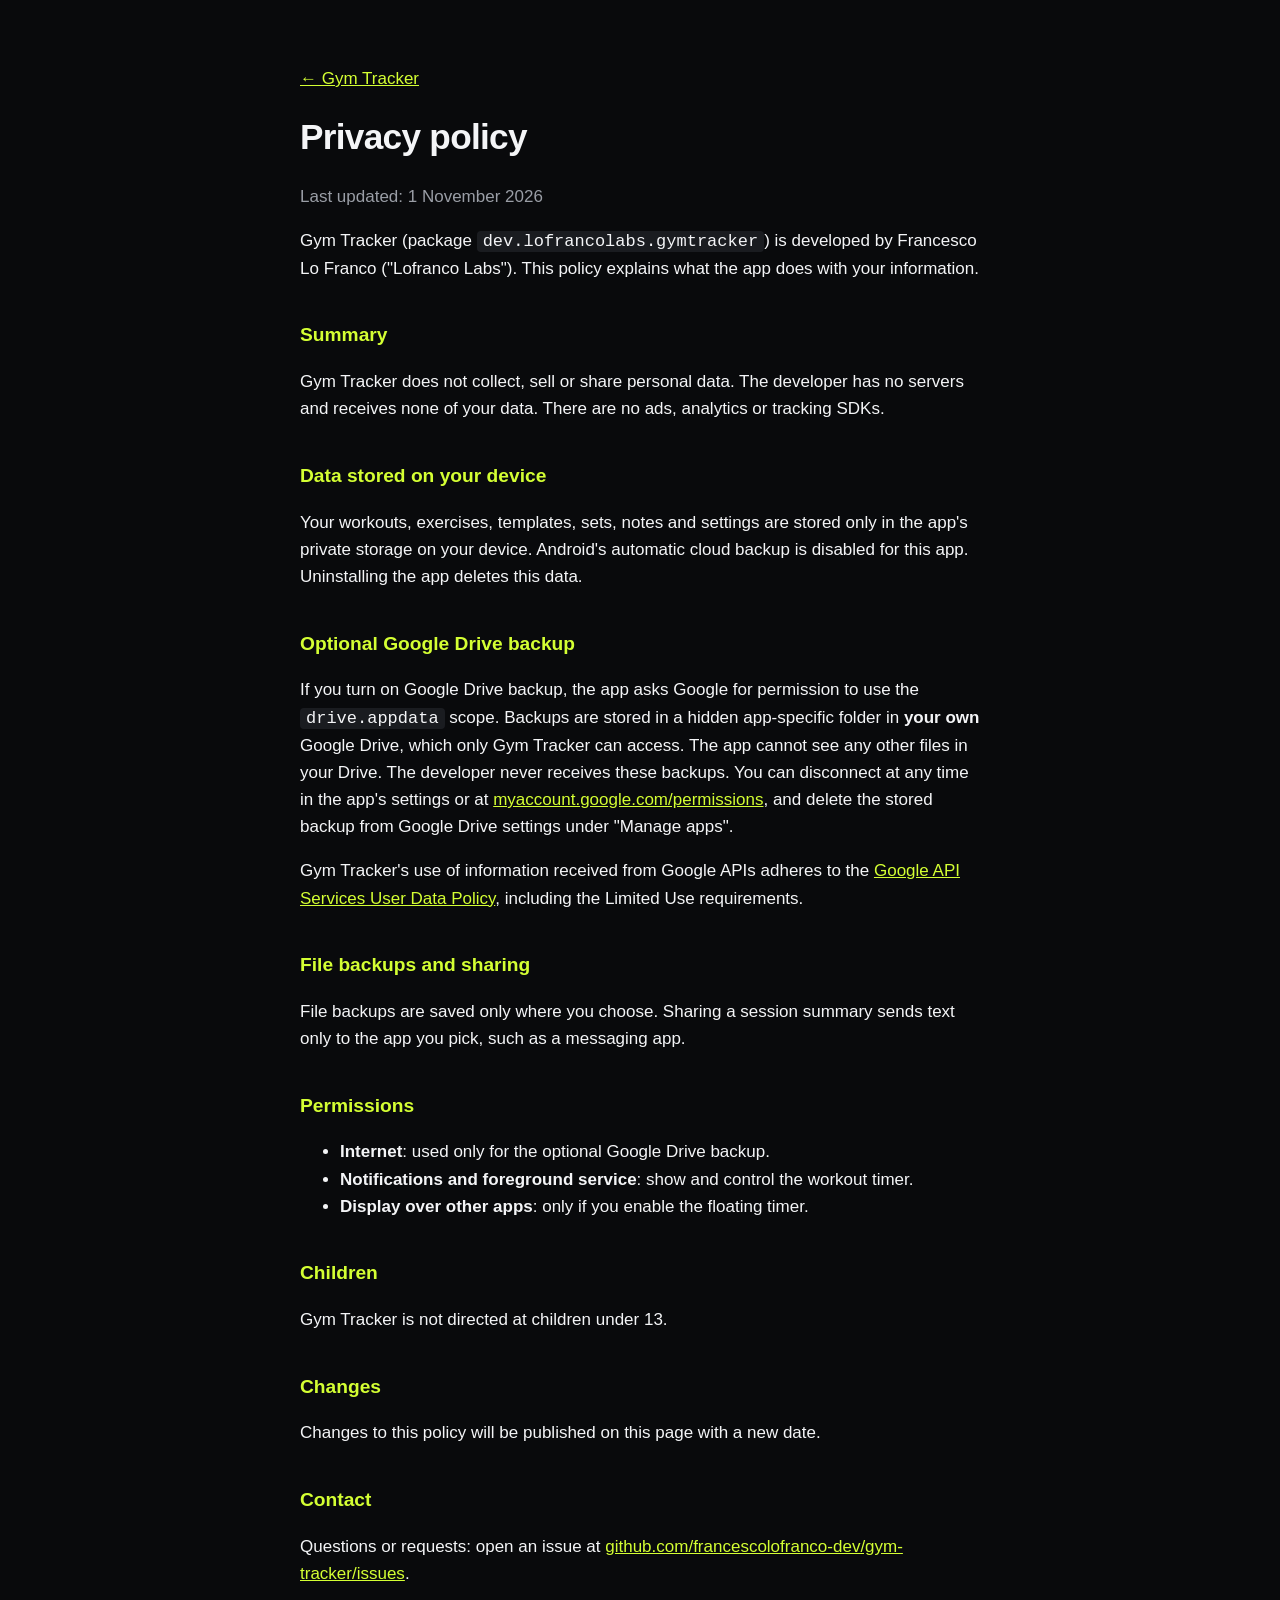
==== privacy.html @ cb63c0f3 "Gym Tracker homepage and privacy policy" ====
<!doctype html>
<html lang="en">
<head>
  <meta charset="utf-8">
  <meta name="viewport" content="width=device-width, initial-scale=1">
  <title>Gym Tracker – Privacy policy</title>
  <link rel="icon" href="icon-512.png">
  <link rel="stylesheet" href="style.css">
</head>
<body>
  <main>
    <p><a href="./">← Gym Tracker</a></p>
    <h1>Privacy policy</h1>
    <p class="muted">Last updated: 1 November 2026</p>

    <p>Gym Tracker (package <code>dev.lofrancolabs.gymtracker</code>) is developed by Francesco Lo Franco
      ("Lofranco Labs"). This policy explains what the app does with your information.</p>

    <h2>Summary</h2>
    <p>Gym Tracker does not collect, sell or share personal data. The developer has no servers and
      receives none of your data. There are no ads, analytics or tracking SDKs.</p>

    <h2>Data stored on your device</h2>
    <p>Your workouts, exercises, templates, sets, notes and settings are stored only in the app's private
      storage on your device. Android's automatic cloud backup is disabled for this app. Uninstalling the
      app deletes this data.</p>

    <h2>Optional Google Drive backup</h2>
    <p>If you turn on Google Drive backup, the app asks Google for permission to use the
      <code>drive.appdata</code> scope. Backups are stored in a hidden app-specific folder in
      <strong>your own</strong> Google Drive, which only Gym Tracker can access. The app cannot see any other
      files in your Drive. The developer never receives these backups. You can disconnect at any time in the
      app's settings or at <a href="https://myaccount.google.com/permissions">myaccount.google.com/permissions</a>,
      and delete the stored backup from Google Drive settings under "Manage apps".</p>
    <p>Gym Tracker's use of information received from Google APIs adheres to the
      <a href="https://developers.google.com/terms/api-services-user-data-policy">Google API Services User Data Policy</a>,
      including the Limited Use requirements.</p>

    <h2>File backups and sharing</h2>
    <p>File backups are saved only where you choose. Sharing a session summary sends text only to the app you
      pick, such as a messaging app.</p>

    <h2>Permissions</h2>
    <ul>
      <li><strong>Internet</strong>: used only for the optional Google Drive backup.</li>
      <li><strong>Notifications and foreground service</strong>: show and control the workout timer.</li>
      <li><strong>Display over other apps</strong>: only if you enable the floating timer.</li>
    </ul>

    <h2>Children</h2>
    <p>Gym Tracker is not directed at children under 13.</p>

    <h2>Changes</h2>
    <p>Changes to this policy will be published on this page with a new date.</p>

    <h2>Contact</h2>
    <p>Questions or requests: open an issue at
      <a href="https://github.com/francescolofranco-dev/gym-tracker/issues">github.com/francescolofranco-dev/gym-tracker/issues</a>.</p>
  </main>
</body>
</html>
---- style.css ----
:root { color-scheme: dark; }
body {
  margin: 0;
  background: #090A0C;
  color: #F4F5F7;
  font: 17px/1.6 -apple-system, BlinkMacSystemFont, "Segoe UI", Roboto, sans-serif;
}
main { max-width: 680px; margin: 0 auto; padding: 48px 24px; }
h1 { font-size: 2.2rem; margin: 0.4em 0; letter-spacing: -0.02em; }
h2 { font-size: 1.2rem; margin-top: 2em; color: #D4FF33; }
a { color: #D4FF33; }
code { background: #1A1C20; padding: 1px 6px; border-radius: 4px; }
.logo { border-radius: 22px; }
.lead { font-size: 1.2rem; }
.muted { color: #9A9EA6; }
nav { display: flex; gap: 24px; margin-top: 32px; }
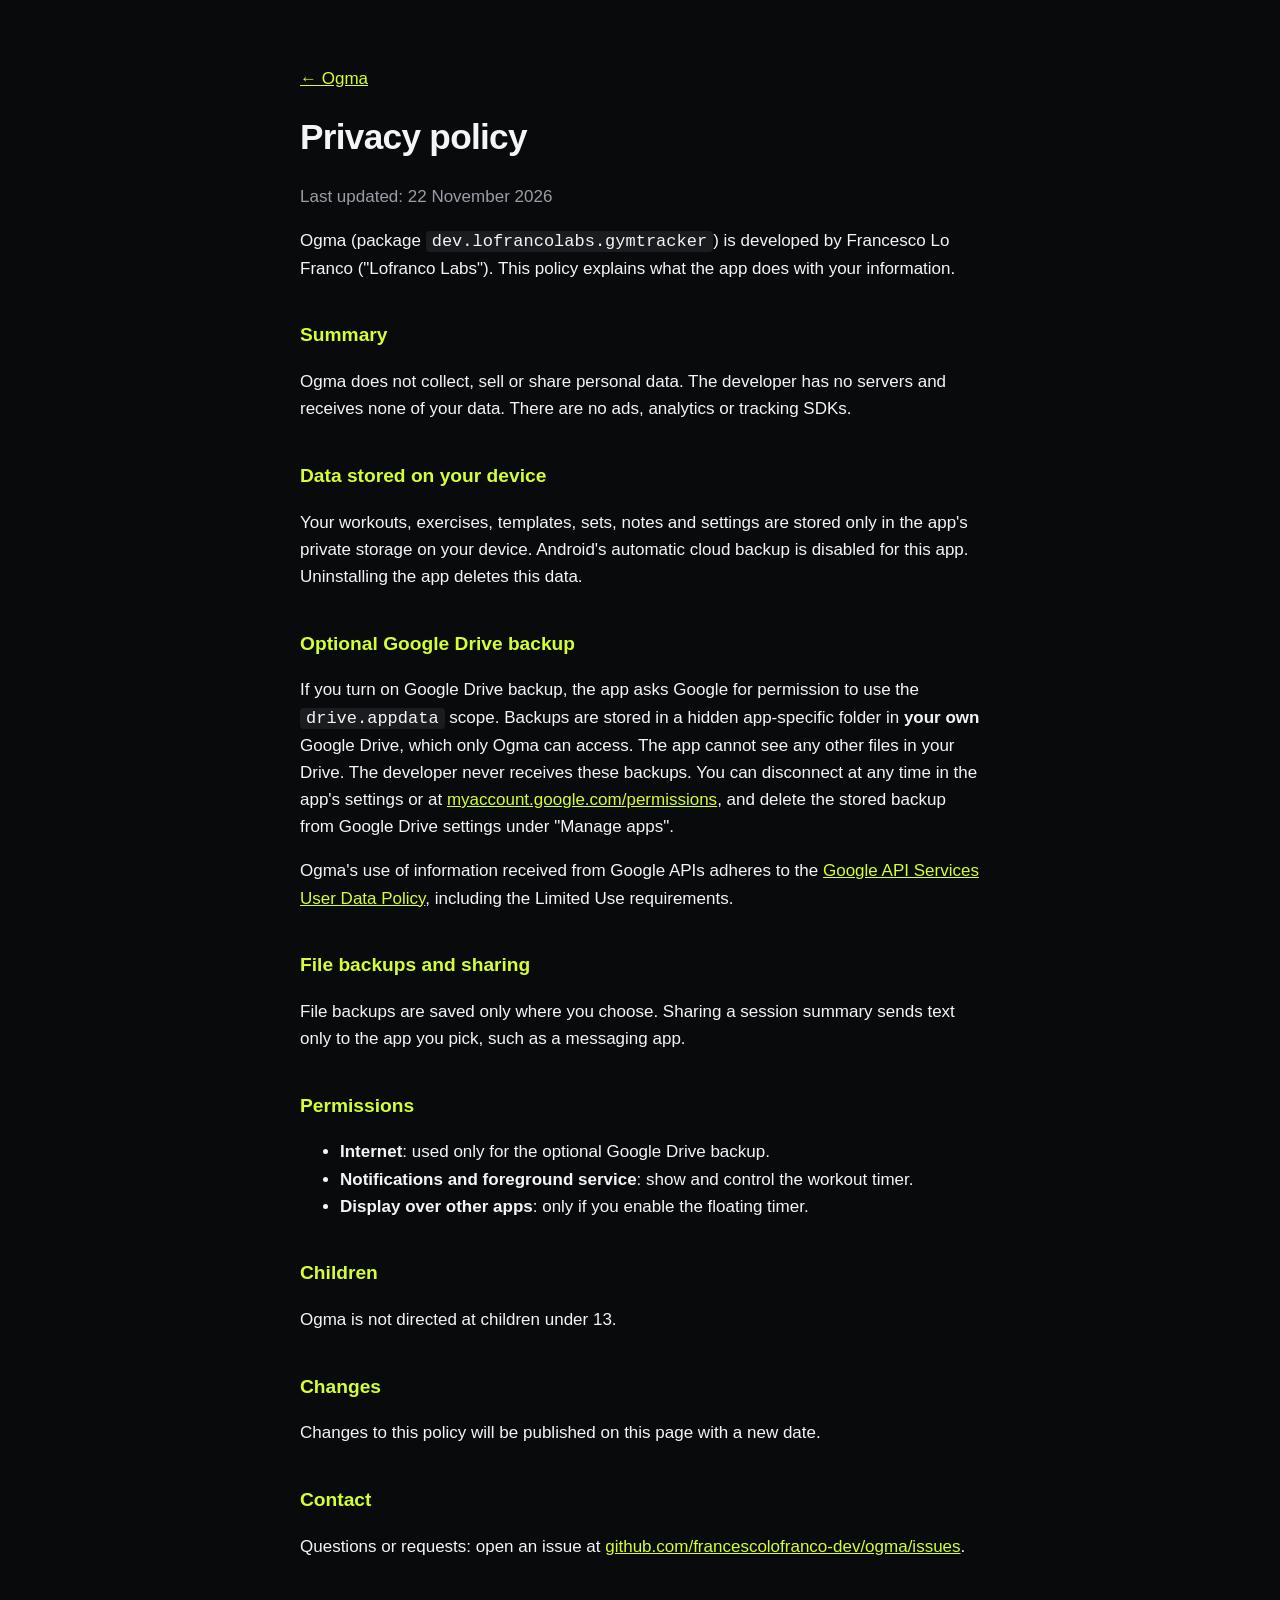
==== commit f13c0768: "Rebrand the website and privacy policy as Ogma" ====
--- a/privacy.html
+++ b/privacy.html
@@ -3,21 +3,21 @@
 <head>
   <meta charset="utf-8">
   <meta name="viewport" content="width=device-width, initial-scale=1">
-  <title>Gym Tracker – Privacy policy</title>
+  <title>Ogma – Privacy policy</title>
   <link rel="icon" href="icon-512.png">
   <link rel="stylesheet" href="style.css">
 </head>
 <body>
   <main>
-    <p><a href="./">← Gym Tracker</a></p>
+    <p><a href="./">← Ogma</a></p>
     <h1>Privacy policy</h1>
-    <p class="muted">Last updated: 1 November 2026</p>
+    <p class="muted">Last updated: 22 November 2026</p>
 
-    <p>Gym Tracker (package <code>dev.lofrancolabs.gymtracker</code>) is developed by Francesco Lo Franco
+    <p>Ogma (package <code>dev.lofrancolabs.gymtracker</code>) is developed by Francesco Lo Franco
       ("Lofranco Labs"). This policy explains what the app does with your information.</p>
 
     <h2>Summary</h2>
-    <p>Gym Tracker does not collect, sell or share personal data. The developer has no servers and
+    <p>Ogma does not collect, sell or share personal data. The developer has no servers and
       receives none of your data. There are no ads, analytics or tracking SDKs.</p>
 
     <h2>Data stored on your device</h2>
@@ -28,11 +28,11 @@
     <h2>Optional Google Drive backup</h2>
     <p>If you turn on Google Drive backup, the app asks Google for permission to use the
       <code>drive.appdata</code> scope. Backups are stored in a hidden app-specific folder in
-      <strong>your own</strong> Google Drive, which only Gym Tracker can access. The app cannot see any other
+      <strong>your own</strong> Google Drive, which only Ogma can access. The app cannot see any other
       files in your Drive. The developer never receives these backups. You can disconnect at any time in the
       app's settings or at <a href="https://myaccount.google.com/permissions">myaccount.google.com/permissions</a>,
       and delete the stored backup from Google Drive settings under "Manage apps".</p>
-    <p>Gym Tracker's use of information received from Google APIs adheres to the
+    <p>Ogma's use of information received from Google APIs adheres to the
       <a href="https://developers.google.com/terms/api-services-user-data-policy">Google API Services User Data Policy</a>,
       including the Limited Use requirements.</p>
 
@@ -48,14 +48,14 @@
     </ul>
 
     <h2>Children</h2>
-    <p>Gym Tracker is not directed at children under 13.</p>
+    <p>Ogma is not directed at children under 13.</p>
 
     <h2>Changes</h2>
     <p>Changes to this policy will be published on this page with a new date.</p>
 
     <h2>Contact</h2>
     <p>Questions or requests: open an issue at
-      <a href="https://github.com/francescolofranco-dev/gym-tracker/issues">github.com/francescolofranco-dev/gym-tracker/issues</a>.</p>
+      <a href="https://github.com/francescolofranco-dev/ogma/issues">github.com/francescolofranco-dev/ogma/issues</a>.</p>
   </main>
 </body>
 </html>
